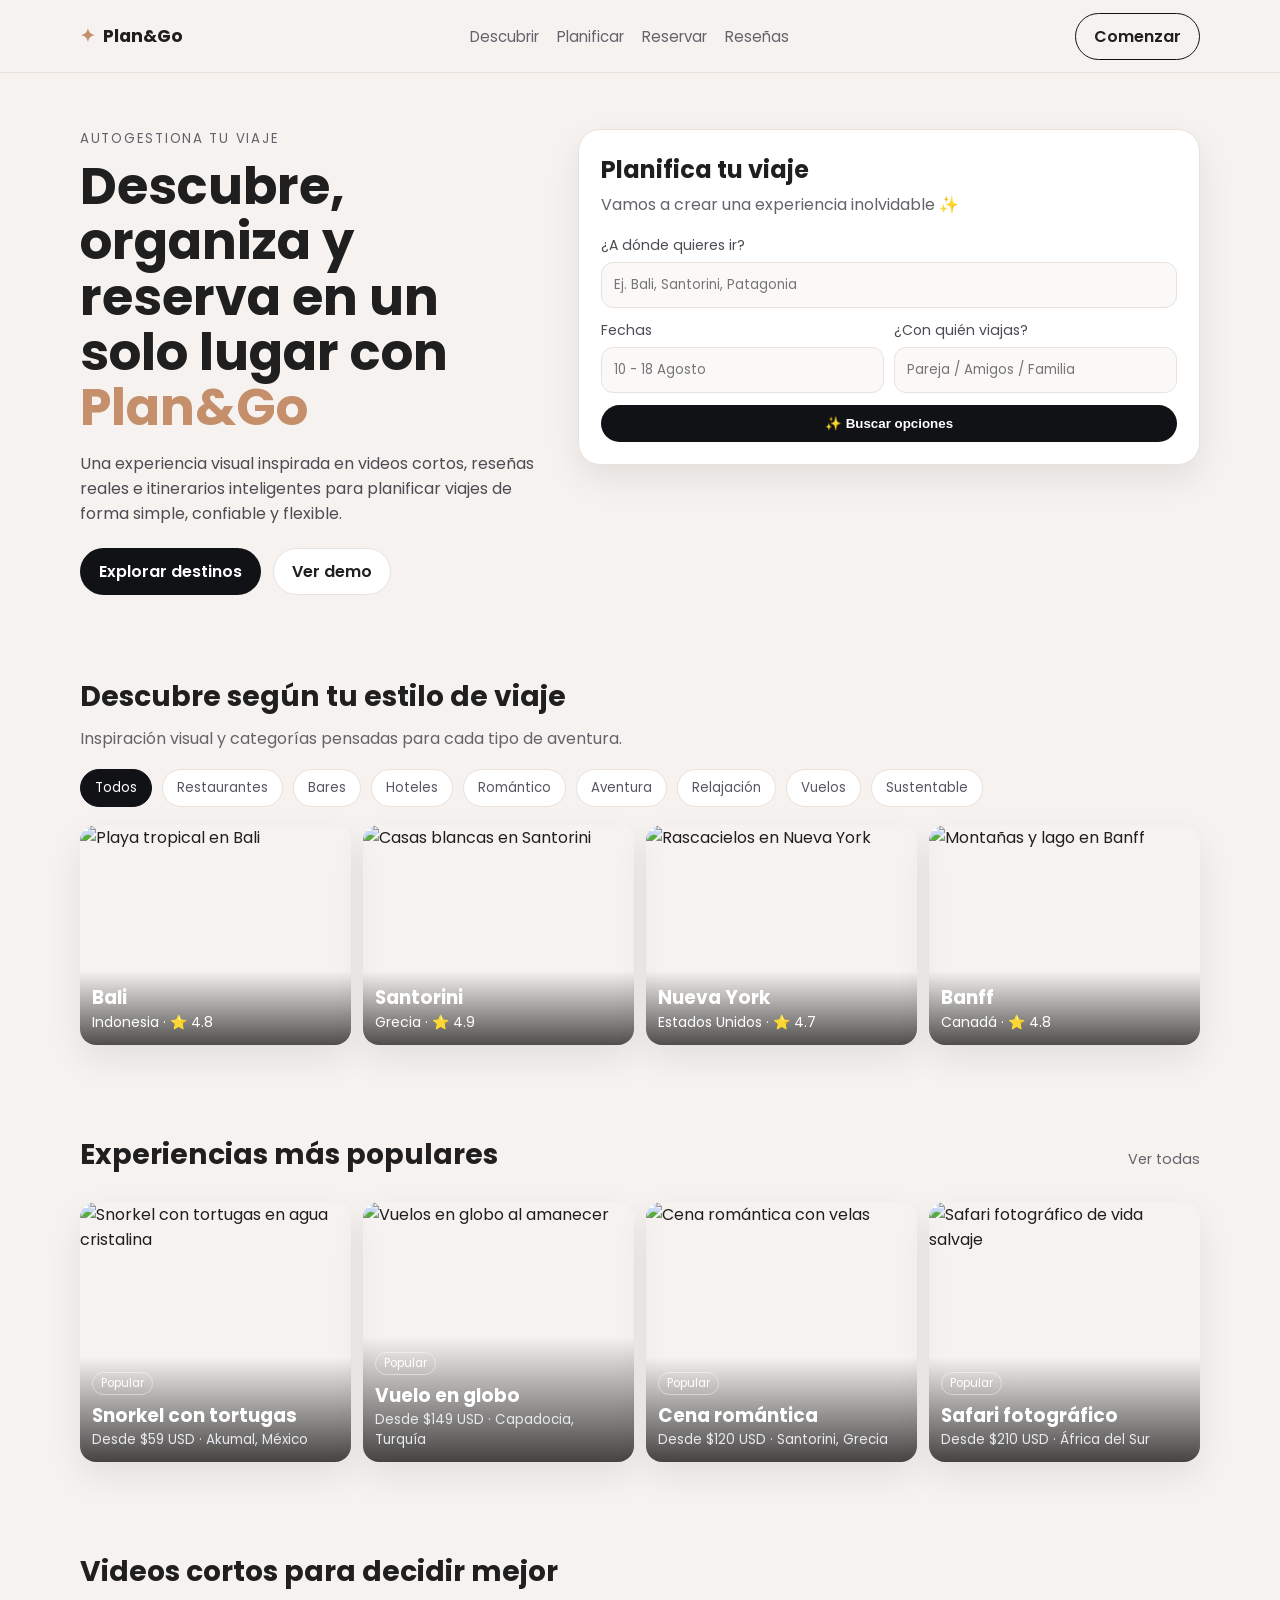
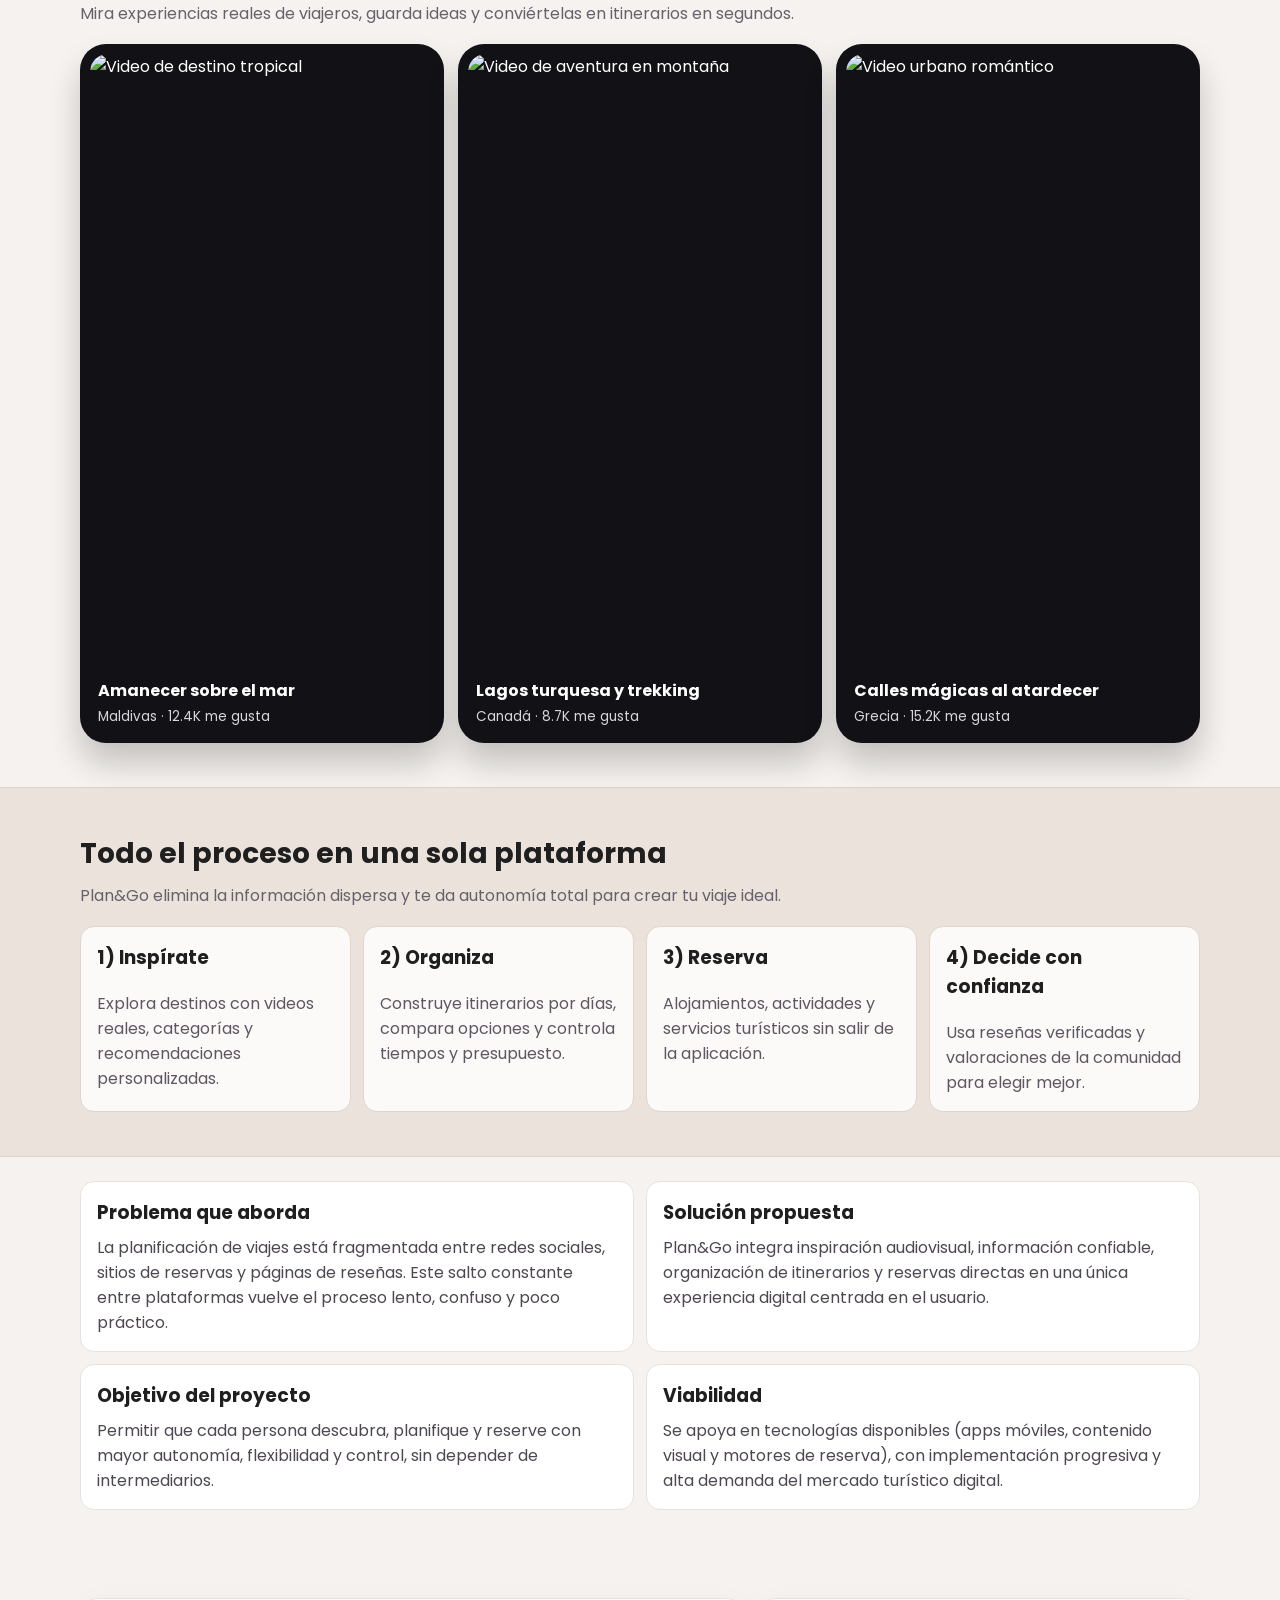
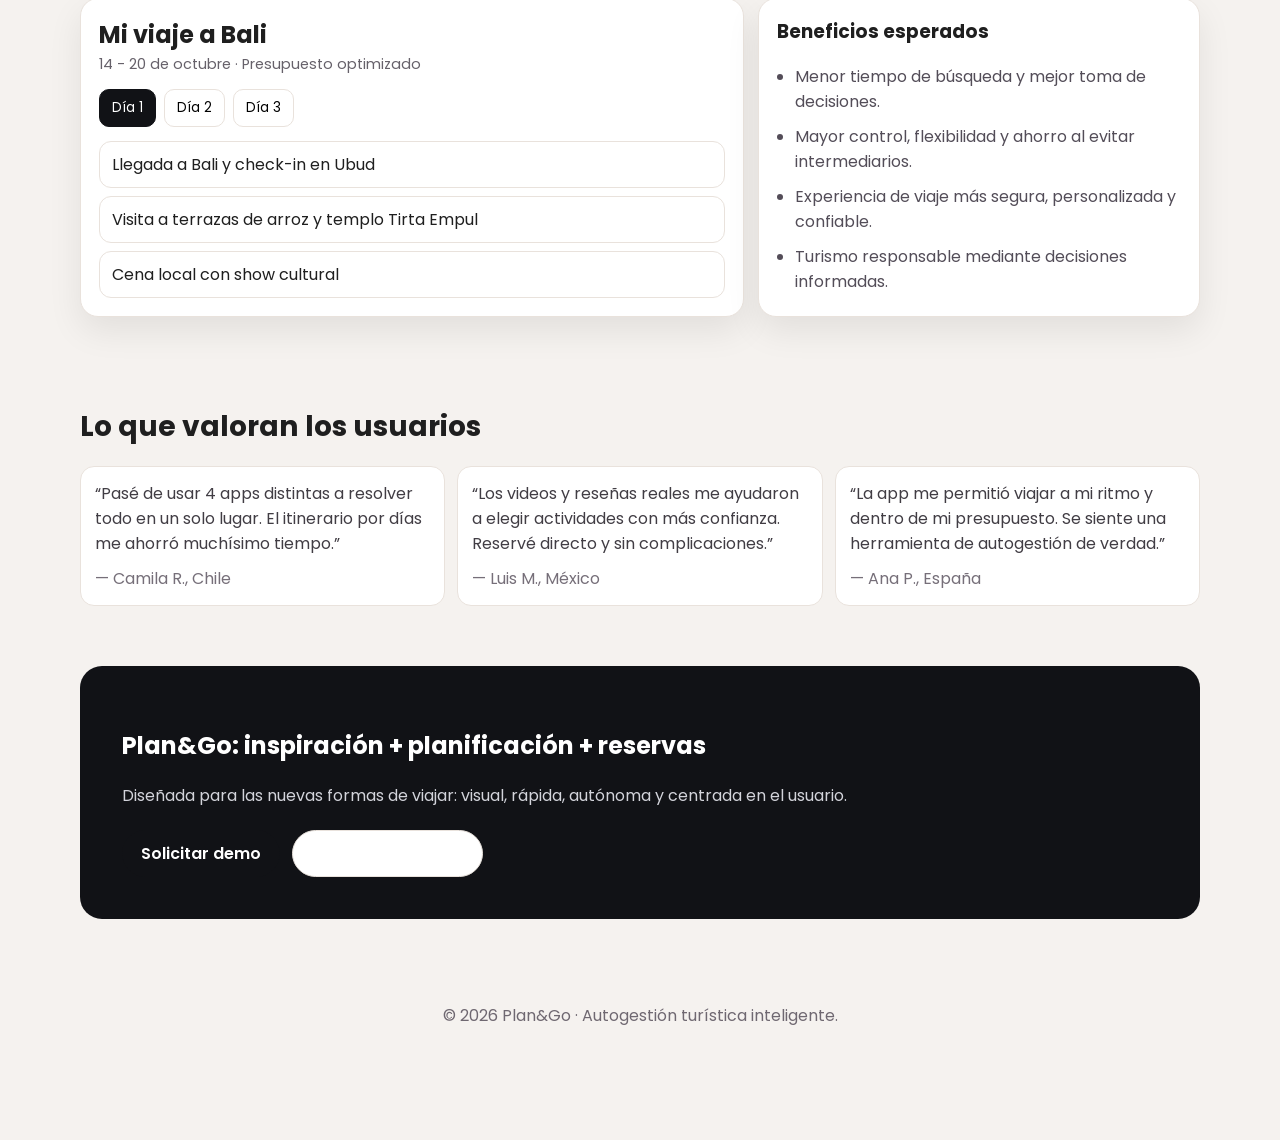
==== index.html @ 3dc2de80 "Crear landing web de Plan&Go basada en informe Co-authored-by: tomydominguez23 <tomydominguez23@user" ====
<!doctype html>
<html lang="es">
  <head>
    <meta charset="UTF-8" />
    <meta name="viewport" content="width=device-width, initial-scale=1.0" />
    <title>Plan&Go | Autogestiona tu viaje</title>
    <meta
      name="description"
      content="Plan&Go integra inspiración, planificación y reservas en una sola plataforma para viajes autogestionados."
    />
    <link rel="preconnect" href="https://fonts.googleapis.com" />
    <link rel="preconnect" href="https://fonts.gstatic.com" crossorigin />
    <link
      href="https://fonts.googleapis.com/css2?family=Poppins:wght@400;500;600;700&display=swap"
      rel="stylesheet"
    />
    <link rel="stylesheet" href="./styles.css" />
  </head>
  <body>
    <header class="topbar">
      <div class="container topbar-content">
        <a href="#" class="brand" aria-label="Plan&Go inicio">
          <span class="brand-mark">✦</span>
          <span>Plan&Go</span>
        </a>
        <nav class="nav">
          <a href="#descubrir">Descubrir</a>
          <a href="#planificar">Planificar</a>
          <a href="#reservar">Reservar</a>
          <a href="#opiniones">Reseñas</a>
        </nav>
        <a href="#cta" class="btn btn-outline">Comenzar</a>
      </div>
    </header>

    <main>
      <section class="hero">
        <div class="container hero-grid">
          <article class="hero-copy">
            <p class="eyebrow">AUTOGESTIONA TU VIAJE</p>
            <h1>
              Descubre, organiza y reserva en un solo lugar con <span>Plan&Go</span>
            </h1>
            <p class="lead">
              Una experiencia visual inspirada en videos cortos, reseñas reales e
              itinerarios inteligentes para planificar viajes de forma simple,
              confiable y flexible.
            </p>
            <div class="hero-actions">
              <a href="#descubrir" class="btn btn-dark">Explorar destinos</a>
              <a href="#planificar" class="btn btn-light">Ver demo</a>
            </div>
          </article>

          <aside class="planner-card" aria-label="Buscador principal">
            <h2>Planifica tu viaje</h2>
            <p>Vamos a crear una experiencia inolvidable ✨</p>
            <form class="planner-form">
              <label>
                ¿A dónde quieres ir?
                <input type="text" placeholder="Ej. Bali, Santorini, Patagonia" />
              </label>
              <div class="row">
                <label>
                  Fechas
                  <input type="text" placeholder="10 - 18 Agosto" />
                </label>
                <label>
                  ¿Con quién viajas?
                  <input type="text" placeholder="Pareja / Amigos / Familia" />
                </label>
              </div>
              <button type="button" class="btn btn-dark full">
                ✨ Buscar opciones
              </button>
            </form>
          </aside>
        </div>
      </section>

      <section class="categories container" id="descubrir">
        <header class="section-head">
          <h2>Descubre según tu estilo de viaje</h2>
          <p>Inspiración visual y categorías pensadas para cada tipo de aventura.</p>
        </header>
        <div class="chips">
          <button class="chip active" data-filter="todos">Todos</button>
          <button class="chip" data-filter="gastronomia">Restaurantes</button>
          <button class="chip" data-filter="vida-nocturna">Bares</button>
          <button class="chip" data-filter="hospedaje">Hoteles</button>
          <button class="chip" data-filter="romantico">Romántico</button>
          <button class="chip" data-filter="aventura">Aventura</button>
          <button class="chip" data-filter="relax">Relajación</button>
          <button class="chip" data-filter="vuelos">Vuelos</button>
          <button class="chip" data-filter="sostenible">Sustentable</button>
        </div>

        <div class="destination-grid" id="destinationsGrid">
          <article class="destination-card" data-category="relax sostenible">
            <img
              src="https://images.unsplash.com/photo-1507525428034-b723cf961d3e?auto=format&fit=crop&w=1000&q=80"
              alt="Playa tropical en Bali"
            />
            <div class="overlay">
              <h3>Bali</h3>
              <p>Indonesia · ⭐ 4.8</p>
            </div>
          </article>
          <article class="destination-card" data-category="romantico relax">
            <img
              src="https://images.unsplash.com/photo-1570077188670-e3a8d69ac5ff?auto=format&fit=crop&w=1000&q=80"
              alt="Casas blancas en Santorini"
            />
            <div class="overlay">
              <h3>Santorini</h3>
              <p>Grecia · ⭐ 4.9</p>
            </div>
          </article>
          <article class="destination-card" data-category="vida-nocturna vuelos">
            <img
              src="https://images.unsplash.com/photo-1485871981521-5b1fd3805eee?auto=format&fit=crop&w=1000&q=80"
              alt="Rascacielos en Nueva York"
            />
            <div class="overlay">
              <h3>Nueva York</h3>
              <p>Estados Unidos · ⭐ 4.7</p>
            </div>
          </article>
          <article class="destination-card" data-category="aventura sostenible">
            <img
              src="https://images.unsplash.com/photo-1508261305438-4f33e9d56c6b?auto=format&fit=crop&w=1000&q=80"
              alt="Montañas y lago en Banff"
            />
            <div class="overlay">
              <h3>Banff</h3>
              <p>Canadá · ⭐ 4.8</p>
            </div>
          </article>
        </div>
      </section>

      <section class="popular container">
        <header class="section-head section-head-inline">
          <h2>Experiencias más populares</h2>
          <a href="#" aria-label="Ver más experiencias">Ver todas</a>
        </header>
        <div class="popular-grid">
          <article class="popular-card">
            <img
              src="https://images.unsplash.com/photo-1582967788606-a171c1080cb0?auto=format&fit=crop&w=1000&q=80"
              alt="Snorkel con tortugas en agua cristalina"
            />
            <div class="overlay">
              <span>Popular</span>
              <h3>Snorkel con tortugas</h3>
              <p>Desde $59 USD · Akumal, México</p>
            </div>
          </article>
          <article class="popular-card">
            <img
              src="https://images.unsplash.com/photo-1507608869274-d3177c8bb4c7?auto=format&fit=crop&w=1000&q=80"
              alt="Vuelos en globo al amanecer"
            />
            <div class="overlay">
              <span>Popular</span>
              <h3>Vuelo en globo</h3>
              <p>Desde $149 USD · Capadocia, Turquía</p>
            </div>
          </article>
          <article class="popular-card">
            <img
              src="https://images.unsplash.com/photo-1519167758481-83f550bb49b3?auto=format&fit=crop&w=1000&q=80"
              alt="Cena romántica con velas"
            />
            <div class="overlay">
              <span>Popular</span>
              <h3>Cena romántica</h3>
              <p>Desde $120 USD · Santorini, Grecia</p>
            </div>
          </article>
          <article class="popular-card">
            <img
              src="https://images.unsplash.com/photo-1516426122078-c23e76319801?auto=format&fit=crop&w=1000&q=80"
              alt="Safari fotográfico de vida salvaje"
            />
            <div class="overlay">
              <span>Popular</span>
              <h3>Safari fotográfico</h3>
              <p>Desde $210 USD · África del Sur</p>
            </div>
          </article>
        </div>
      </section>

      <section class="reels container">
        <header class="section-head">
          <h2>Videos cortos para decidir mejor</h2>
          <p>
            Mira experiencias reales de viajeros, guarda ideas y conviértelas en
            itinerarios en segundos.
          </p>
        </header>

        <div class="phone-strip">
          <article class="phone-mock">
            <img
              src="https://images.unsplash.com/photo-1476514525535-07fb3b4ae5f1?auto=format&fit=crop&w=800&q=80"
              alt="Video de destino tropical"
            />
            <div class="phone-meta">
              <h3>Amanecer sobre el mar</h3>
              <p>Maldivas · 12.4K me gusta</p>
            </div>
          </article>
          <article class="phone-mock">
            <img
              src="https://images.unsplash.com/photo-1480497490787-505ec076689f?auto=format&fit=crop&w=800&q=80"
              alt="Video de aventura en montaña"
            />
            <div class="phone-meta">
              <h3>Lagos turquesa y trekking</h3>
              <p>Canadá · 8.7K me gusta</p>
            </div>
          </article>
          <article class="phone-mock">
            <img
              src="https://images.unsplash.com/photo-1493558103817-58b2924bce98?auto=format&fit=crop&w=800&q=80"
              alt="Video urbano romántico"
            />
            <div class="phone-meta">
              <h3>Calles mágicas al atardecer</h3>
              <p>Grecia · 15.2K me gusta</p>
            </div>
          </article>
        </div>
      </section>

      <section class="features" id="planificar">
        <div class="container">
          <header class="section-head">
            <h2>Todo el proceso en una sola plataforma</h2>
            <p>
              Plan&Go elimina la información dispersa y te da autonomía total para
              crear tu viaje ideal.
            </p>
          </header>
          <div class="feature-grid">
            <article>
              <h3>1) Inspírate</h3>
              <p>
                Explora destinos con videos reales, categorías y recomendaciones
                personalizadas.
              </p>
            </article>
            <article>
              <h3>2) Organiza</h3>
              <p>
                Construye itinerarios por días, compara opciones y controla tiempos
                y presupuesto.
              </p>
            </article>
            <article id="reservar">
              <h3>3) Reserva</h3>
              <p>
                Alojamientos, actividades y servicios turísticos sin salir de la
                aplicación.
              </p>
            </article>
            <article>
              <h3>4) Decide con confianza</h3>
              <p>
                Usa reseñas verificadas y valoraciones de la comunidad para elegir
                mejor.
              </p>
            </article>
          </div>
        </div>
      </section>

      <section class="report container">
        <div class="report-grid">
          <article class="report-card">
            <h3>Problema que aborda</h3>
            <p>
              La planificación de viajes está fragmentada entre redes sociales,
              sitios de reservas y páginas de reseñas. Este salto constante entre
              plataformas vuelve el proceso lento, confuso y poco práctico.
            </p>
          </article>
          <article class="report-card">
            <h3>Solución propuesta</h3>
            <p>
              Plan&Go integra inspiración audiovisual, información confiable,
              organización de itinerarios y reservas directas en una única
              experiencia digital centrada en el usuario.
            </p>
          </article>
          <article class="report-card">
            <h3>Objetivo del proyecto</h3>
            <p>
              Permitir que cada persona descubra, planifique y reserve con mayor
              autonomía, flexibilidad y control, sin depender de intermediarios.
            </p>
          </article>
          <article class="report-card">
            <h3>Viabilidad</h3>
            <p>
              Se apoya en tecnologías disponibles (apps móviles, contenido visual y
              motores de reserva), con implementación progresiva y alta demanda del
              mercado turístico digital.
            </p>
          </article>
        </div>
      </section>

      <section class="planner container">
        <article class="itinerary-card">
          <header>
            <h2>Mi viaje a Bali</h2>
            <p>14 - 20 de octubre · Presupuesto optimizado</p>
          </header>
          <div class="tabs" role="tablist" aria-label="Días del itinerario">
            <button class="tab active" data-day="1">Día 1</button>
            <button class="tab" data-day="2">Día 2</button>
            <button class="tab" data-day="3">Día 3</button>
          </div>
          <ul id="itineraryList" class="itinerary-list"></ul>
        </article>

        <article class="benefits-card">
          <h3>Beneficios esperados</h3>
          <ul>
            <li>Menor tiempo de búsqueda y mejor toma de decisiones.</li>
            <li>Mayor control, flexibilidad y ahorro al evitar intermediarios.</li>
            <li>Experiencia de viaje más segura, personalizada y confiable.</li>
            <li>Turismo responsable mediante decisiones informadas.</li>
          </ul>
        </article>
      </section>

      <section class="reviews container" id="opiniones">
        <header class="section-head">
          <h2>Lo que valoran los usuarios</h2>
        </header>
        <div class="reviews-grid">
          <blockquote>
            “Pasé de usar 4 apps distintas a resolver todo en un solo lugar. El
            itinerario por días me ahorró muchísimo tiempo.”
            <cite>— Camila R., Chile</cite>
          </blockquote>
          <blockquote>
            “Los videos y reseñas reales me ayudaron a elegir actividades con más
            confianza. Reservé directo y sin complicaciones.”
            <cite>— Luis M., México</cite>
          </blockquote>
          <blockquote>
            “La app me permitió viajar a mi ritmo y dentro de mi presupuesto. Se
            siente una herramienta de autogestión de verdad.”
            <cite>— Ana P., España</cite>
          </blockquote>
        </div>
      </section>

      <section class="cta" id="cta">
        <div class="container cta-box">
          <h2>Plan&Go: inspiración + planificación + reservas</h2>
          <p>
            Diseñada para las nuevas formas de viajar: visual, rápida, autónoma y
            centrada en el usuario.
          </p>
          <div class="hero-actions">
            <a href="#" class="btn btn-dark">Solicitar demo</a>
            <a href="#" class="btn btn-light">Descargar dossier</a>
          </div>
        </div>
      </section>
    </main>

    <footer class="footer">
      <div class="container">
        <p>© 2026 Plan&Go · Autogestión turística inteligente.</p>
      </div>
    </footer>

    <nav class="mobile-nav" aria-label="Navegación móvil">
      <a href="#">Inicio</a>
      <a href="#descubrir">Explorar</a>
      <a href="#cta" class="mobile-nav-main">+</a>
      <a href="#planificar">Viajes</a>
      <a href="#opiniones">Perfil</a>
    </nav>

    <script src="./script.js"></script>
  </body>
</html>
---- styles.css ----
:root {
  --bg: #f5f2ef;
  --surface: #ffffff;
  --text: #1f1f1f;
  --muted: #66616a;
  --dark: #111216;
  --accent: #c48f6a;
  --line: #e9e2dc;
  --shadow: 0 14px 34px rgba(18, 17, 19, 0.08);
}

* {
  box-sizing: border-box;
}

html,
body {
  margin: 0;
  padding: 0;
  font-family: "Poppins", sans-serif;
  background: var(--bg);
  color: var(--text);
}

img {
  max-width: 100%;
  display: block;
}

a {
  color: inherit;
  text-decoration: none;
}

.container {
  width: min(1120px, 92%);
  margin: 0 auto;
}

.topbar {
  position: sticky;
  top: 0;
  z-index: 15;
  background: rgba(245, 242, 239, 0.88);
  backdrop-filter: blur(8px);
  border-bottom: 1px solid var(--line);
}

.topbar-content {
  min-height: 72px;
  display: flex;
  align-items: center;
  justify-content: space-between;
  gap: 20px;
}

.brand {
  font-weight: 700;
  display: flex;
  align-items: center;
  gap: 8px;
  font-size: 1.1rem;
}

.brand-mark {
  color: var(--accent);
}

.nav {
  display: flex;
  align-items: center;
  gap: 18px;
  font-size: 0.94rem;
  color: var(--muted);
}

.btn {
  display: inline-flex;
  align-items: center;
  justify-content: center;
  border-radius: 999px;
  padding: 10px 18px;
  border: 1px solid transparent;
  font-weight: 600;
  cursor: pointer;
  transition: all 0.2s ease;
}

.btn-dark {
  background: var(--dark);
  color: #fff;
}

.btn-dark:hover {
  opacity: 0.92;
}

.btn-light {
  background: #fff;
  border-color: var(--line);
}

.btn-light:hover,
.btn-outline:hover {
  background: #f2ece7;
}

.btn-outline {
  border-color: var(--dark);
}

.btn.full {
  width: 100%;
}

.hero {
  padding: 56px 0 36px;
}

.hero-grid {
  display: grid;
  grid-template-columns: 1.1fr 0.9fr;
  gap: 28px;
  align-items: start;
}

.hero-copy h1 {
  font-size: clamp(2rem, 4vw, 3.3rem);
  line-height: 1.08;
  margin: 10px 0 14px;
}

.hero-copy h1 span {
  color: var(--accent);
}

.eyebrow {
  margin: 0;
  color: var(--muted);
  font-size: 0.83rem;
  letter-spacing: 0.13em;
}

.lead {
  color: #4e4b52;
  max-width: 62ch;
}

.hero-actions {
  margin-top: 22px;
  display: flex;
  flex-wrap: wrap;
  gap: 12px;
}

.planner-card {
  background: var(--surface);
  border: 1px solid var(--line);
  border-radius: 22px;
  padding: 22px;
  box-shadow: var(--shadow);
}

.planner-card h2 {
  margin: 0 0 5px;
}

.planner-card p {
  margin: 0 0 18px;
  color: var(--muted);
}

.planner-form {
  display: flex;
  flex-direction: column;
  gap: 12px;
}

.planner-form label {
  display: flex;
  flex-direction: column;
  gap: 6px;
  font-size: 0.88rem;
  color: #4f4b53;
}

.planner-form input {
  background: #fbf9f7;
  border: 1px solid var(--line);
  border-radius: 12px;
  padding: 12px;
  font-family: inherit;
}

.planner-form .row {
  display: grid;
  grid-template-columns: 1fr 1fr;
  gap: 10px;
}

section {
  padding: 44px 0;
}

.section-head {
  margin-bottom: 18px;
}

.section-head h2 {
  margin: 0 0 8px;
  font-size: clamp(1.4rem, 2.2vw, 2rem);
}

.section-head p {
  margin: 0;
  color: var(--muted);
}

.section-head-inline {
  display: flex;
  align-items: baseline;
  justify-content: space-between;
  gap: 10px;
}

.section-head-inline a {
  color: var(--muted);
  font-size: 0.9rem;
}

.chips {
  display: flex;
  flex-wrap: wrap;
  gap: 10px;
  margin-bottom: 18px;
}

.chip {
  border: 1px solid var(--line);
  background: #fff;
  border-radius: 999px;
  padding: 8px 14px;
  font-family: inherit;
  cursor: pointer;
  color: #5a5660;
}

.chip.active {
  background: var(--dark);
  border-color: var(--dark);
  color: #fff;
}

.destination-grid {
  display: grid;
  grid-template-columns: repeat(4, 1fr);
  gap: 12px;
}

.destination-card {
  position: relative;
  border-radius: 16px;
  overflow: hidden;
  min-height: 220px;
  box-shadow: var(--shadow);
}

.destination-card img {
  width: 100%;
  height: 100%;
  object-fit: cover;
}

.destination-card .overlay {
  position: absolute;
  inset: auto 0 0;
  padding: 12px;
  background: linear-gradient(to top, rgba(0, 0, 0, 0.68), transparent);
  color: #fff;
}

.destination-card h3,
.destination-card p {
  margin: 0;
}

.destination-card p {
  font-size: 0.87rem;
}

.popular-grid {
  display: grid;
  grid-template-columns: repeat(4, 1fr);
  gap: 12px;
}

.popular-card {
  position: relative;
  border-radius: 16px;
  overflow: hidden;
  min-height: 260px;
  box-shadow: var(--shadow);
}

.popular-card img {
  width: 100%;
  height: 100%;
  object-fit: cover;
}

.popular-card .overlay {
  position: absolute;
  inset: auto 0 0;
  padding: 12px;
  background: linear-gradient(to top, rgba(0, 0, 0, 0.72), transparent);
  color: #fff;
}

.popular-card .overlay span {
  display: inline-flex;
  border: 1px solid rgba(255, 255, 255, 0.45);
  border-radius: 999px;
  padding: 2px 8px;
  font-size: 0.72rem;
  margin-bottom: 6px;
}

.popular-card h3,
.popular-card p {
  margin: 0;
}

.popular-card p {
  font-size: 0.84rem;
  color: #e9e8ee;
}

.phone-strip {
  display: grid;
  gap: 14px;
  grid-template-columns: repeat(3, minmax(0, 1fr));
}

.phone-mock {
  background: #121216;
  border-radius: 26px;
  overflow: hidden;
  padding: 10px;
  color: #fff;
  box-shadow: 0 20px 32px rgba(0, 0, 0, 0.2);
}

.phone-mock img {
  border-radius: 18px;
  aspect-ratio: 9 / 16;
  object-fit: cover;
  width: 100%;
}

.phone-meta {
  padding: 12px 8px 6px;
}

.phone-meta h3 {
  margin: 0 0 4px;
  font-size: 1rem;
}

.phone-meta p {
  margin: 0;
  color: #d6d6dd;
  font-size: 0.84rem;
}

.features {
  background: #ebe2dc;
  border-block: 1px solid #ddd2ca;
}

.feature-grid {
  display: grid;
  grid-template-columns: repeat(4, 1fr);
  gap: 12px;
}

.feature-grid article {
  background: rgba(255, 255, 255, 0.82);
  border: 1px solid #e1d4ca;
  border-radius: 14px;
  padding: 16px;
}

.feature-grid h3 {
  margin-top: 0;
}

.feature-grid p {
  margin-bottom: 0;
  color: #5e5660;
}

.planner {
  display: grid;
  gap: 14px;
  grid-template-columns: 1.2fr 0.8fr;
}

.itinerary-card,
.benefits-card {
  background: #fff;
  border: 1px solid var(--line);
  border-radius: 18px;
  box-shadow: var(--shadow);
  padding: 18px;
}

.itinerary-card header h2 {
  margin: 0 0 2px;
}

.itinerary-card header p {
  margin: 0;
  color: var(--muted);
  font-size: 0.9rem;
}

.tabs {
  display: flex;
  gap: 8px;
  margin: 14px 0;
}

.tab {
  border: 1px solid var(--line);
  background: #fff;
  border-radius: 10px;
  padding: 8px 12px;
  font-family: inherit;
  cursor: pointer;
}

.tab.active {
  background: var(--dark);
  color: #fff;
  border-color: var(--dark);
}

.itinerary-list {
  list-style: none;
  padding: 0;
  margin: 0;
  display: grid;
  gap: 8px;
}

.itinerary-list li {
  border: 1px solid var(--line);
  border-radius: 12px;
  padding: 10px 12px;
  display: flex;
  justify-content: space-between;
  gap: 8px;
}

.itinerary-list small {
  color: #5f5963;
}

.benefits-card h3 {
  margin-top: 0;
}

.benefits-card ul {
  margin: 0;
  padding-left: 18px;
  color: #534d58;
}

.benefits-card li + li {
  margin-top: 10px;
}

.reviews-grid {
  display: grid;
  grid-template-columns: repeat(3, 1fr);
  gap: 12px;
}

.report {
  padding-top: 24px;
}

.report-grid {
  display: grid;
  grid-template-columns: repeat(2, 1fr);
  gap: 12px;
}

.report-grid article {
  background: #fff;
  border: 1px solid var(--line);
  border-radius: 14px;
  padding: 16px;
}

.report-grid h3 {
  margin-top: 0;
  margin-bottom: 8px;
}

.report-grid p,
.report-grid ul {
  margin: 0;
  color: #4e4752;
}

.report-grid ul {
  padding-left: 18px;
}

.report-grid li + li {
  margin-top: 8px;
}

.reviews-grid blockquote {
  margin: 0;
  background: #fff;
  border: 1px solid var(--line);
  border-radius: 14px;
  padding: 14px;
  color: #413d44;
}

.reviews-grid cite {
  margin-top: 10px;
  display: block;
  color: #766f79;
  font-style: normal;
}

.cta {
  padding-top: 16px;
}

.cta-box {
  background: #111216;
  color: #fff;
  border-radius: 22px;
  padding: clamp(22px, 4vw, 42px);
}

.cta-box p {
  color: #d3d4db;
}

.footer {
  padding: 24px 0 96px;
  color: #6f6871;
  text-align: center;
}

.mobile-nav {
  position: fixed;
  left: 50%;
  transform: translateX(-50%);
  bottom: 14px;
  z-index: 18;
  background: #fff;
  border: 1px solid var(--line);
  border-radius: 999px;
  box-shadow: var(--shadow);
  display: none;
  align-items: center;
  gap: 4px;
  padding: 6px;
}

.mobile-nav a {
  padding: 8px 10px;
  border-radius: 999px;
  color: #56505a;
  font-size: 0.8rem;
}

.mobile-nav .mobile-nav-main {
  width: 44px;
  height: 44px;
  display: inline-flex;
  align-items: center;
  justify-content: center;
  border-radius: 50%;
  background: var(--dark);
  color: #fff;
  font-size: 1.4rem;
  line-height: 1;
}

@media (max-width: 980px) {
  .nav {
    display: none;
  }

  .hero-grid,
  .planner {
    grid-template-columns: 1fr;
  }

  .destination-grid {
    grid-template-columns: repeat(2, 1fr);
  }

  .popular-grid {
    grid-template-columns: repeat(2, 1fr);
  }

  .feature-grid,
  .reviews-grid {
    grid-template-columns: repeat(2, 1fr);
  }
}

@media (max-width: 640px) {
  .topbar-content {
    min-height: 64px;
  }

  .topbar .btn-outline {
    display: none;
  }

  .hero {
    padding-top: 22px;
  }

  .planner-form .row,
  .feature-grid,
  .reviews-grid,
  .report-grid,
  .phone-strip,
  .destination-grid,
  .popular-grid {
    grid-template-columns: 1fr;
  }

  .mobile-nav {
    display: flex;
  }

  .chips {
    overflow-x: auto;
    flex-wrap: nowrap;
    padding-bottom: 4px;
  }
}
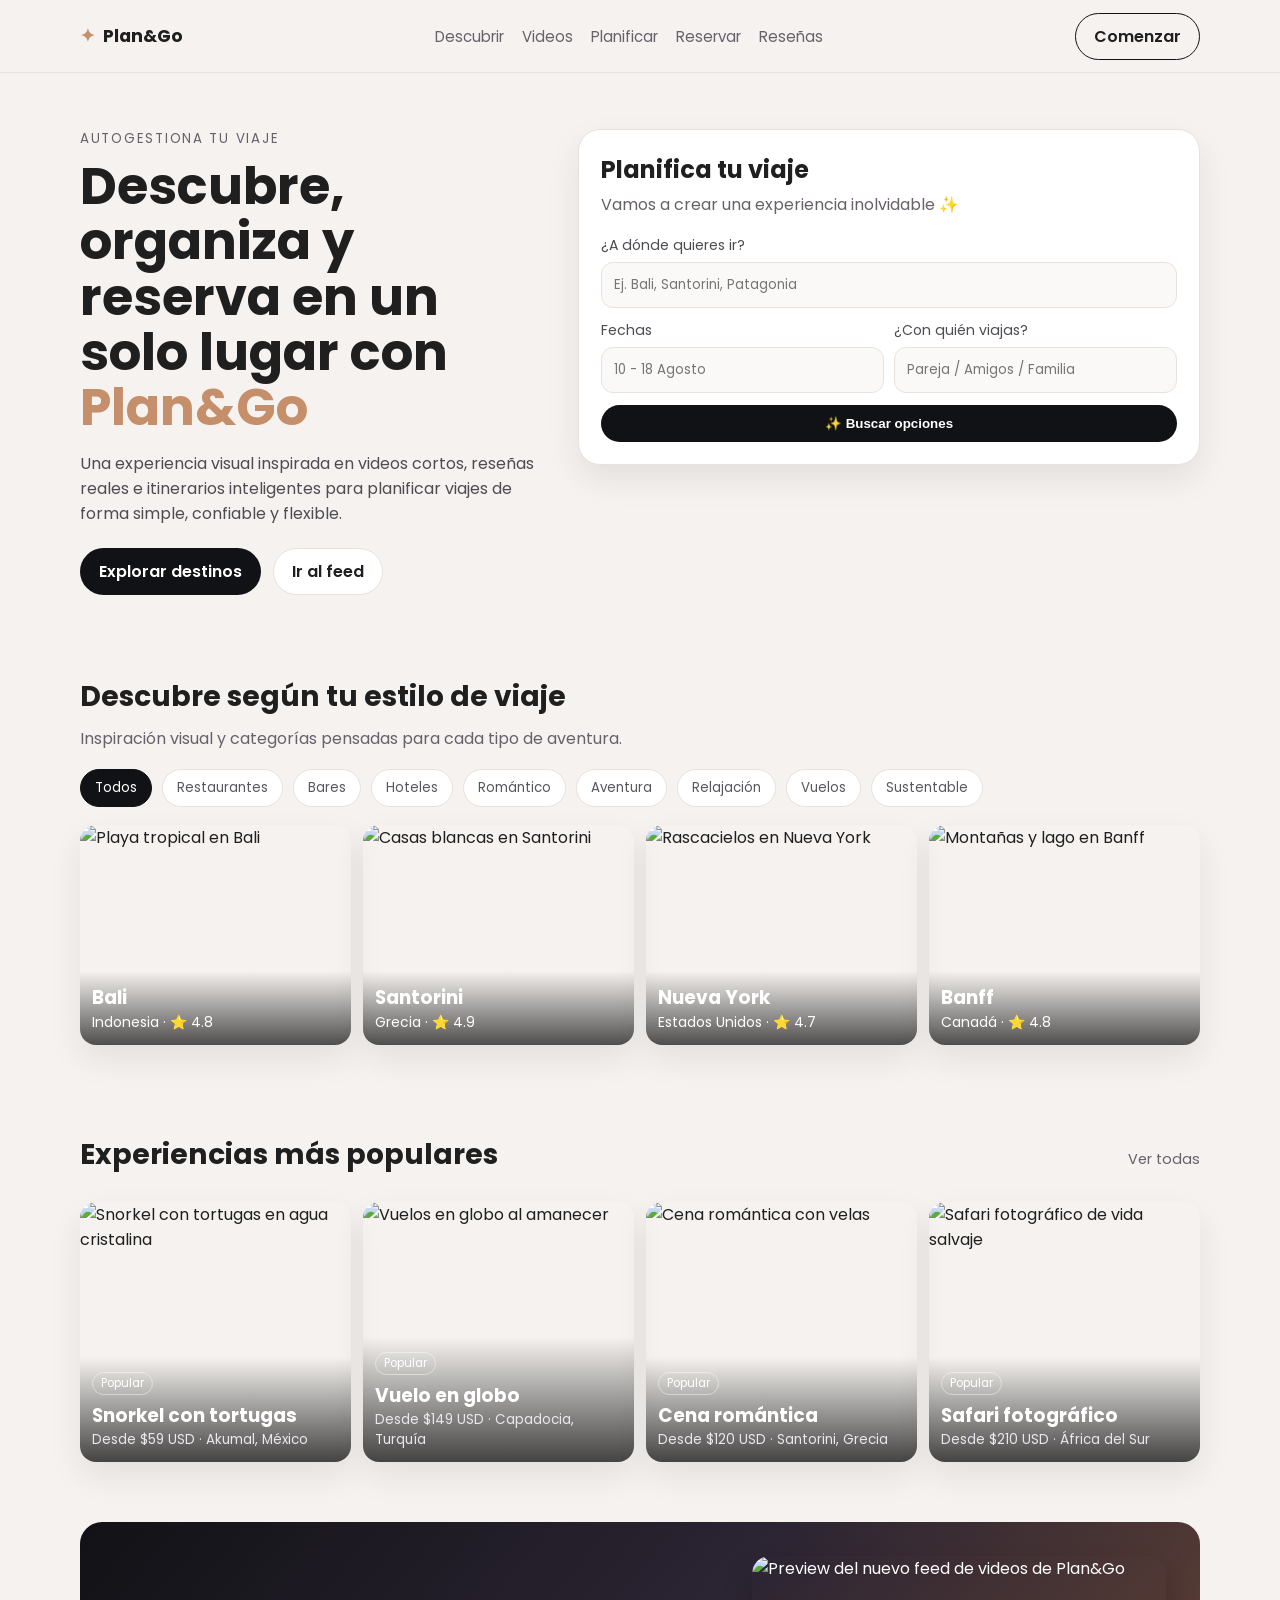
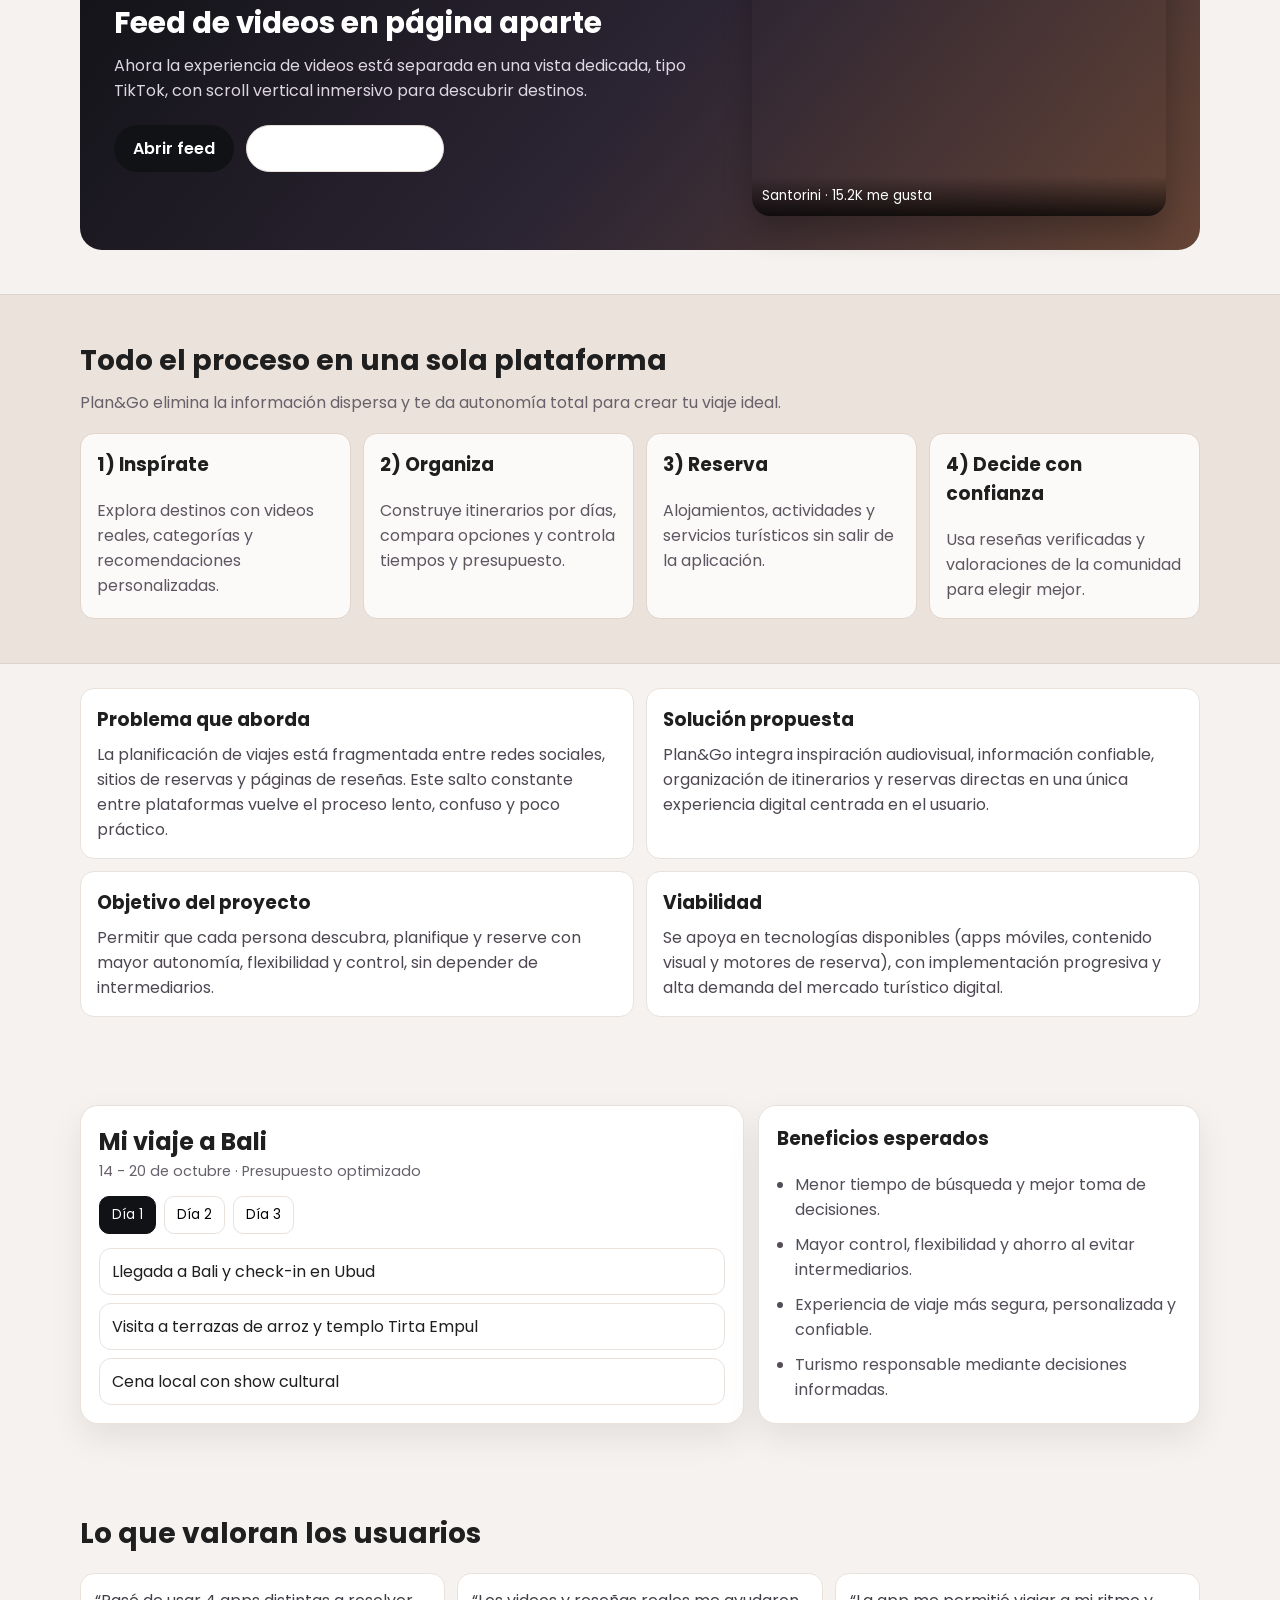
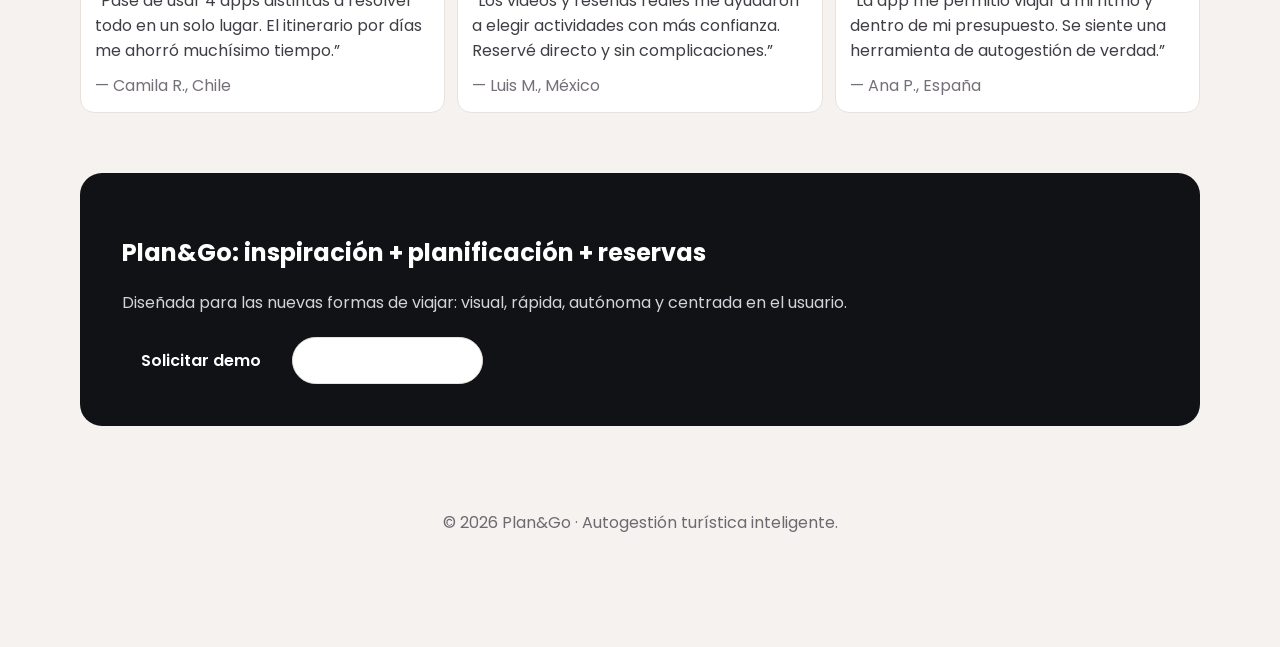
==== commit 5afa3d60: "Separar feed de videos en página tipo TikTok Co-authored-by: tomydominguez23 <tomydominguez23@users." ====
--- a/index.html
+++ b/index.html
@@ -25,6 +25,7 @@
         </a>
         <nav class="nav">
           <a href="#descubrir">Descubrir</a>
+          <a href="./videos.html">Videos</a>
           <a href="#planificar">Planificar</a>
           <a href="#reservar">Reservar</a>
           <a href="#opiniones">Reseñas</a>
@@ -48,7 +49,7 @@
             </p>
             <div class="hero-actions">
               <a href="#descubrir" class="btn btn-dark">Explorar destinos</a>
-              <a href="#planificar" class="btn btn-light">Ver demo</a>
+              <a href="./videos.html" class="btn btn-light">Ir al feed</a>
             </div>
           </article>
 
@@ -192,45 +193,25 @@
         </div>
       </section>
 
-      <section class="reels container">
-        <header class="section-head">
-          <h2>Videos cortos para decidir mejor</h2>
-          <p>
-            Mira experiencias reales de viajeros, guarda ideas y conviértelas en
-            itinerarios en segundos.
-          </p>
-        </header>
-
-        <div class="phone-strip">
-          <article class="phone-mock">
-            <img
-              src="https://images.unsplash.com/photo-1476514525535-07fb3b4ae5f1?auto=format&fit=crop&w=800&q=80"
-              alt="Video de destino tropical"
-            />
-            <div class="phone-meta">
-              <h3>Amanecer sobre el mar</h3>
-              <p>Maldivas · 12.4K me gusta</p>
-            </div>
-          </article>
-          <article class="phone-mock">
-            <img
-              src="https://images.unsplash.com/photo-1480497490787-505ec076689f?auto=format&fit=crop&w=800&q=80"
-              alt="Video de aventura en montaña"
-            />
-            <div class="phone-meta">
-              <h3>Lagos turquesa y trekking</h3>
-              <p>Canadá · 8.7K me gusta</p>
-            </div>
-          </article>
-          <article class="phone-mock">
+      <section class="reels-link container">
+        <div class="reels-link-card">
+          <article class="reels-link-copy">
+            <h2>Feed de videos en página aparte</h2>
+            <p>
+              Ahora la experiencia de videos está separada en una vista dedicada,
+              tipo TikTok, con scroll vertical inmersivo para descubrir destinos.
+            </p>
+            <div class="hero-actions">
+              <a href="./videos.html" class="btn btn-dark">Abrir feed</a>
+              <a href="#planificar" class="btn btn-light">Seguir planificando</a>
+            </div>
+          </article>
+          <article class="reels-link-preview">
             <img
               src="https://images.unsplash.com/photo-1493558103817-58b2924bce98?auto=format&fit=crop&w=800&q=80"
-              alt="Video urbano romántico"
-            />
-            <div class="phone-meta">
-              <h3>Calles mágicas al atardecer</h3>
-              <p>Grecia · 15.2K me gusta</p>
-            </div>
+              alt="Preview del nuevo feed de videos de Plan&Go"
+            />
+            <p>Santorini · 15.2K me gusta</p>
           </article>
         </div>
       </section>
@@ -384,7 +365,7 @@
 
     <nav class="mobile-nav" aria-label="Navegación móvil">
       <a href="#">Inicio</a>
-      <a href="#descubrir">Explorar</a>
+      <a href="./videos.html">Videos</a>
       <a href="#cta" class="mobile-nav-main">+</a>
       <a href="#planificar">Viajes</a>
       <a href="#opiniones">Perfil</a>
--- a/styles.css
+++ b/styles.css
@@ -335,10 +335,15 @@
   color: #e9e8ee;
 }
 
-.phone-strip {
-  display: grid;
+.video-hub {
+  padding-top: 18px;
+}
+
+.video-hub-preview {
+  margin-top: 14px;
+  display: grid;
+  grid-template-columns: repeat(2, minmax(0, 1fr));
   gap: 14px;
-  grid-template-columns: repeat(3, minmax(0, 1fr));
 }
 
 .phone-mock {
@@ -369,6 +374,54 @@
 .phone-meta p {
   margin: 0;
   color: #d6d6dd;
+  font-size: 0.84rem;
+}
+
+.reels-link {
+  padding-top: 16px;
+}
+
+.reels-link-card {
+  background: linear-gradient(130deg, #121216 0%, #2b2433 50%, #654435 100%);
+  border-radius: 22px;
+  color: #fff;
+  padding: clamp(18px, 4vw, 34px);
+  display: grid;
+  grid-template-columns: 1.2fr 0.8fr;
+  gap: 18px;
+  align-items: center;
+}
+
+.reels-link-copy h2 {
+  margin: 0 0 8px;
+  font-size: clamp(1.4rem, 2.3vw, 2rem);
+}
+
+.reels-link-copy p {
+  margin: 0;
+  color: #ddd7e4;
+}
+
+.reels-link-preview {
+  border-radius: 18px;
+  overflow: hidden;
+  min-height: 260px;
+  position: relative;
+  box-shadow: 0 16px 30px rgba(0, 0, 0, 0.24);
+}
+
+.reels-link-preview img {
+  width: 100%;
+  height: 100%;
+  object-fit: cover;
+}
+
+.reels-link-preview p {
+  position: absolute;
+  inset: auto 0 0;
+  margin: 0;
+  padding: 10px;
+  background: linear-gradient(to top, rgba(0, 0, 0, 0.75), transparent);
   font-size: 0.84rem;
 }
 
@@ -595,6 +648,111 @@
   line-height: 1;
 }
 
+.videos-page {
+  background: #060606;
+  color: #fff;
+}
+
+.video-feed {
+  height: 100vh;
+  overflow-y: auto;
+  scroll-snap-type: y mandatory;
+}
+
+.video-item {
+  height: 100vh;
+  width: min(540px, 100%);
+  margin-inline: auto;
+  position: relative;
+  overflow: hidden;
+  scroll-snap-align: start;
+  border-left: 1px solid rgba(255, 255, 255, 0.08);
+  border-right: 1px solid rgba(255, 255, 255, 0.08);
+  transform: scale(0.985);
+  transition: transform 0.24s ease;
+}
+
+.video-item.is-active {
+  transform: scale(1);
+}
+
+.video-item img {
+  width: 100%;
+  height: 100%;
+  object-fit: cover;
+}
+
+.video-gradient {
+  position: absolute;
+  inset: 0;
+  background: linear-gradient(
+    to top,
+    rgba(0, 0, 0, 0.86) 6%,
+    rgba(0, 0, 0, 0.22) 42%,
+    rgba(0, 0, 0, 0.22) 100%
+  );
+}
+
+.video-content {
+  position: absolute;
+  left: 18px;
+  right: 86px;
+  bottom: 20px;
+  z-index: 2;
+}
+
+.video-tag {
+  display: inline-flex;
+  margin: 0 0 8px;
+  background: rgba(255, 255, 255, 0.12);
+  border: 1px solid rgba(255, 255, 255, 0.35);
+  border-radius: 999px;
+  padding: 4px 10px;
+  font-size: 0.76rem;
+}
+
+.video-content h1,
+.video-content h2 {
+  margin: 0 0 8px;
+  font-size: clamp(1.35rem, 2.4vw, 2rem);
+  line-height: 1.1;
+}
+
+.video-content p {
+  margin: 0;
+  color: #e8e8eb;
+  font-size: 0.95rem;
+}
+
+.video-actions {
+  margin-top: 14px;
+  display: flex;
+  flex-wrap: wrap;
+  gap: 8px;
+}
+
+.video-side {
+  position: absolute;
+  right: 12px;
+  bottom: 22px;
+  z-index: 2;
+  display: grid;
+  gap: 10px;
+}
+
+.video-side button {
+  border: 0;
+  border-radius: 999px;
+  background: rgba(255, 255, 255, 0.12);
+  color: #fff;
+  padding: 8px 10px;
+  font-family: inherit;
+  font-size: 0.8rem;
+  display: flex;
+  align-items: center;
+  gap: 6px;
+}
+
 @media (max-width: 980px) {
   .nav {
     display: none;
@@ -611,6 +769,11 @@
 
   .popular-grid {
     grid-template-columns: repeat(2, 1fr);
+  }
+
+  .video-hub-preview,
+  .reels-link-card {
+    grid-template-columns: 1fr;
   }
 
   .feature-grid,
@@ -636,14 +799,29 @@
   .feature-grid,
   .reviews-grid,
   .report-grid,
-  .phone-strip,
   .destination-grid,
-  .popular-grid {
+  .popular-grid,
+  .video-hub-preview {
     grid-template-columns: 1fr;
   }
 
   .mobile-nav {
     display: flex;
+  }
+
+  .video-content {
+    right: 16px;
+    bottom: 18px;
+  }
+
+  .video-side {
+    right: 10px;
+    top: 20px;
+    bottom: auto;
+  }
+
+  .video-side button span {
+    display: none;
   }
 
   .chips {
